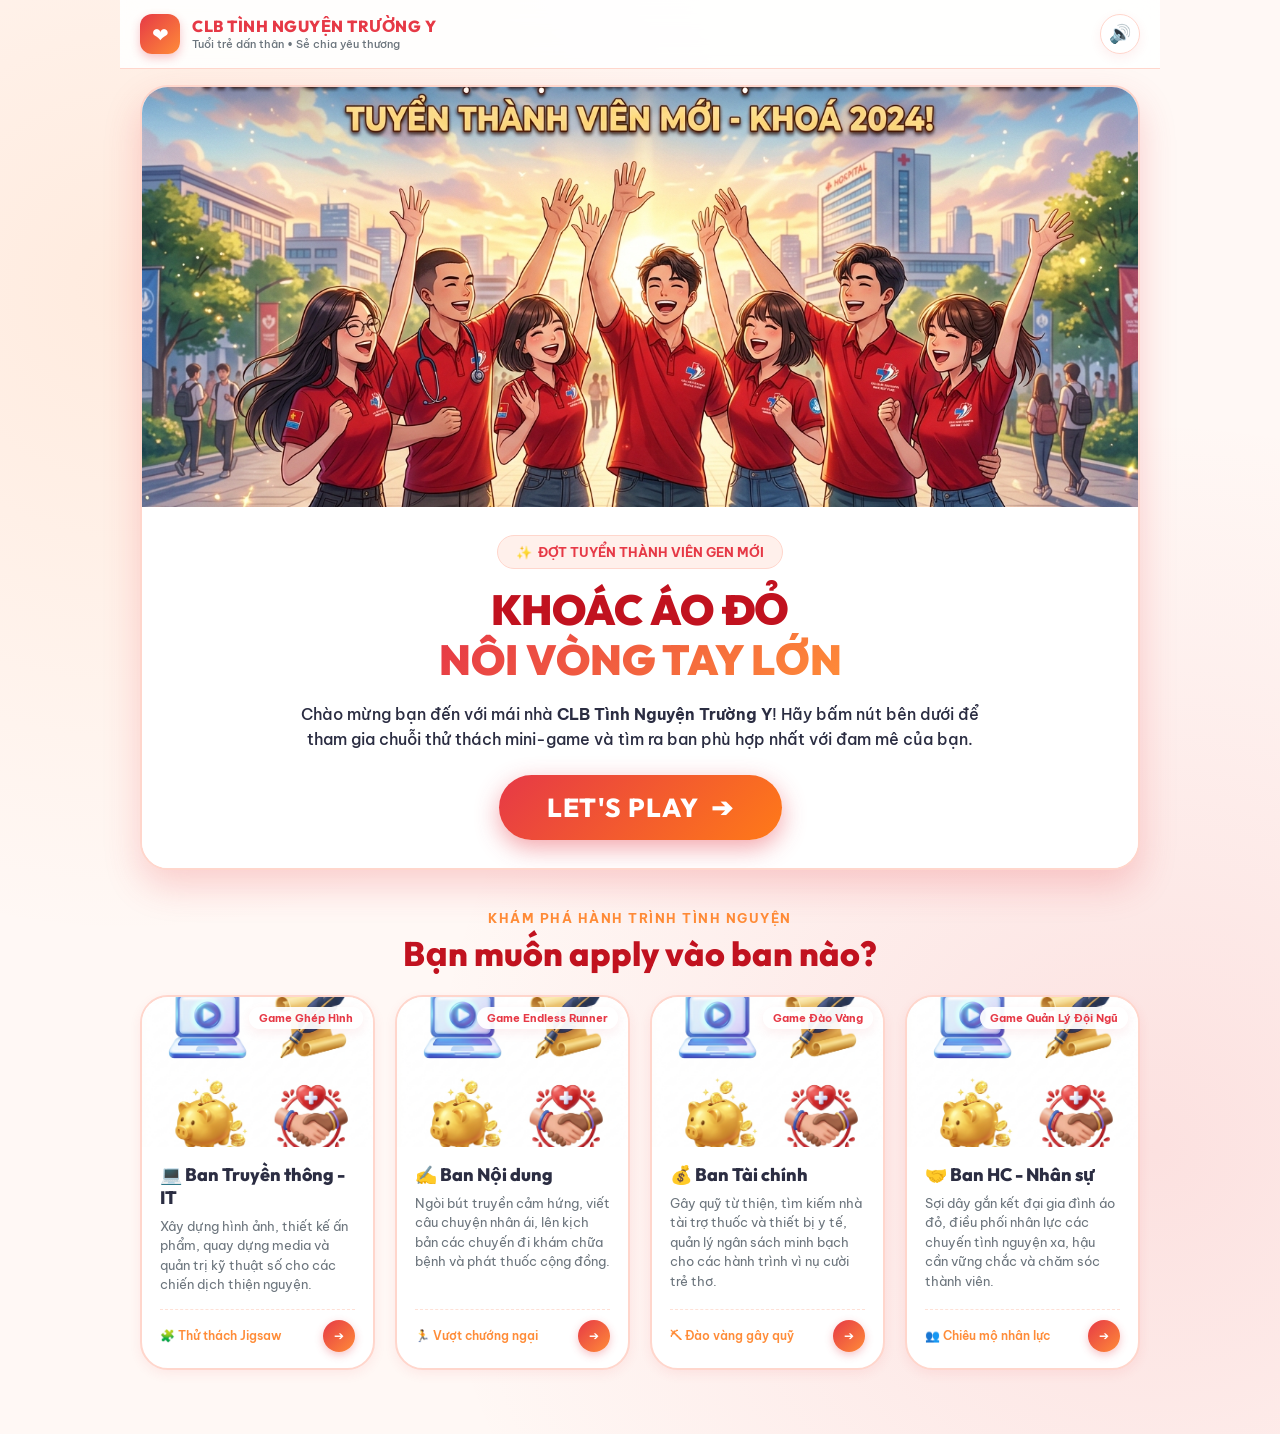
==== index.html @ ee44206b "feat: Hoàn thành web mini-game tuyển thành viên CLB Tình Nguyện Trường Y" ====
<!DOCTYPE html>
<html lang="vi">
<head>
  <meta charset="UTF-8" />
  <meta name="viewport" content="width=device-width, initial-scale=1.0, maximum-scale=1.0, user-scalable=no" />
  <title>Tuyển Thành Viên - CLB Tình Nguyện Trường Y</title>
  <meta name="description" content="Trải nghiệm và khám phá 4 ban chuyên môn của CLB Tình Nguyện Trường Y qua các mini-game thú vị." />

  <!-- Google Fonts: Be Vietnam Pro & Outfit -->
  <link rel="preconnect" href="https://fonts.googleapis.com" />
  <link rel="preconnect" href="https://fonts.gstatic.com" crossorigin />
  <link href="https://fonts.googleapis.com/css2?family=Be+Vietnam+Pro:ital,wght@0,400;0,500;0,600;0,700;0,800;1,400&family=Outfit:wght@600;700;800;900&display=swap" rel="stylesheet" />

  <!-- Stylesheet chung -->
  <link rel="stylesheet" href="css/style.css" />

  <style>
    /* CSS Riêng cho Trang chủ index.html */
    .hero-container {
      margin: 16px 20px;
      border-radius: var(--radius-lg);
      overflow: hidden;
      box-shadow: var(--shadow-lg);
      background: white;
      border: 2px solid var(--border-color);
      display: flex;
      flex-direction: column;
      position: relative;
    }

    .hero-banner-wrap {
      width: 100%;
      height: clamp(240px, 40vw, 420px);
      position: relative;
      overflow: hidden;
      background: #ffebe5;
    }

    .hero-banner-img {
      width: 100%;
      height: 100%;
      object-fit: cover;
      transition: transform 0.6s ease;
    }

    .hero-container:hover .hero-banner-img {
      transform: scale(1.02);
    }

    .hero-content {
      padding: 28px 24px;
      display: flex;
      flex-direction: column;
      align-items: center;
      text-align: center;
      gap: 16px;
      background: white;
    }

    .hero-tag {
      display: inline-flex;
      align-items: center;
      gap: 6px;
      padding: 8px 18px;
      border-radius: var(--radius-full);
      background: #fff0eb;
      border: 1.5px solid var(--border-color);
      color: var(--primary);
      font-weight: 700;
      font-size: 13px;
    }

    .hero-title {
      font-family: var(--font-title);
      font-size: clamp(26px, 4.5vw, 42px);
      font-weight: 900;
      color: var(--primary-dark);
      line-height: 1.2;
      text-transform: uppercase;
    }

    .hero-desc {
      font-size: clamp(14px, 2vw, 16px);
      color: var(--text-main);
      max-width: 680px;
      line-height: 1.6;
      font-weight: 500;
    }

    .btn-lets-play {
      font-family: var(--font-title);
      font-size: clamp(20px, 3.5vw, 26px);
      font-weight: 800;
      padding: 16px 48px;
      border-radius: var(--radius-full);
      border: none;
      color: white;
      background: linear-gradient(135deg, #e63946, #ff7a18);
      box-shadow: 0 8px 24px rgba(230, 57, 70, 0.45);
      cursor: pointer;
      display: inline-flex;
      align-items: center;
      gap: 12px;
      transition: var(--transition);
      letter-spacing: 1px;
      position: relative;
      overflow: hidden;
      animation: pulsePlay 2.2s infinite ease-in-out;
      text-decoration: none;
      margin-top: 6px;
    }

    .btn-lets-play:hover {
      transform: translateY(-4px) scale(1.04);
      box-shadow: 0 14px 32px rgba(230, 57, 70, 0.6);
      background: linear-gradient(135deg, #ff4d5a, #ff8c38);
    }

    @keyframes pulsePlay {
      0%, 100% { box-shadow: 0 8px 24px rgba(230, 57, 70, 0.45); }
      50% { box-shadow: 0 12px 36px rgba(230, 57, 70, 0.7); transform: scale(1.02); }
    }

    /* Phần Chọn Ban */
    .section-select {
      padding: 24px 20px 40px;
      display: flex;
      flex-direction: column;
      gap: 20px;
    }

    .section-header {
      text-align: center;
    }

    .section-subtitle {
      font-size: 13px;
      font-weight: 700;
      color: var(--accent);
      text-transform: uppercase;
      letter-spacing: 1.5px;
      margin-bottom: 6px;
    }

    .section-title {
      font-family: var(--font-title);
      font-size: clamp(24px, 4vw, 34px);
      font-weight: 800;
      color: var(--primary-dark);
    }

    .departments-grid {
      display: grid;
      grid-template-columns: repeat(auto-fit, minmax(230px, 1fr));
      gap: 20px;
      width: 100%;
    }

    .dept-card {
      background: white;
      border-radius: var(--radius-lg);
      border: 2px solid var(--border-color);
      overflow: hidden;
      cursor: pointer;
      display: flex;
      flex-direction: column;
      box-shadow: var(--shadow-sm);
      transition: var(--transition);
      position: relative;
    }

    .dept-card:hover {
      transform: translateY(-8px);
      border-color: var(--primary);
      box-shadow: var(--shadow-lg);
    }

    .dept-card-media {
      height: 150px;
      width: 100%;
      position: relative;
      overflow: hidden;
      background: #fff3ee;
      display: flex;
      align-items: center;
      justify-content: center;
    }

    .dept-card-media img {
      width: 100%;
      height: 100%;
      object-fit: cover;
      transition: transform 0.5s ease;
    }

    .dept-card:hover .dept-card-media img {
      transform: scale(1.08);
    }

    .dept-card-badge {
      position: absolute;
      top: 10px;
      right: 10px;
      background: rgba(255, 255, 255, 0.94);
      padding: 4px 10px;
      border-radius: var(--radius-full);
      font-size: 11px;
      font-weight: 700;
      color: var(--primary);
      box-shadow: var(--shadow-sm);
    }

    .dept-card-content {
      padding: 16px 18px;
      display: flex;
      flex-direction: column;
      gap: 8px;
      flex: 1;
    }

    .dept-name {
      font-family: var(--font-title);
      font-size: 18px;
      font-weight: 800;
      color: var(--text-main);
      display: flex;
      align-items: center;
      gap: 8px;
    }

    .dept-card:hover .dept-name {
      color: var(--primary);
    }

    .dept-desc {
      font-size: 13px;
      color: var(--text-muted);
      line-height: 1.5;
      flex: 1;
    }

    .dept-footer {
      display: flex;
      justify-content: space-between;
      align-items: center;
      padding-top: 10px;
      border-top: 1px dashed #ffe0d6;
      margin-top: 6px;
    }

    .dept-game-name {
      font-size: 12px;
      font-weight: 600;
      color: var(--accent);
      display: flex;
      align-items: center;
      gap: 4px;
    }

    .dept-play-btn {
      width: 32px;
      height: 32px;
      border-radius: var(--radius-full);
      background: linear-gradient(135deg, var(--primary), var(--accent));
      color: white;
      display: flex;
      align-items: center;
      justify-content: center;
      font-size: 12px;
      box-shadow: 0 3px 8px rgba(230, 57, 70, 0.3);
      transition: var(--transition);
    }

    .dept-card:hover .dept-play-btn {
      transform: scale(1.15) rotate(5deg);
    }

    /* Modal Giới thiệu Ban */
    .intro-modal-media {
      width: 100%;
      height: 170px;
      border-radius: var(--radius-md);
      overflow: hidden;
      background: #fff0eb;
      margin-bottom: 10px;
    }

    .intro-modal-media img {
      width: 100%;
      height: 100%;
      object-fit: cover;
    }

    .intro-guide-box {
      background: #fff8f5;
      border-left: 4px solid var(--primary);
      padding: 10px 14px;
      border-radius: 6px;
      font-size: 13px;
      text-align: left;
      line-height: 1.5;
    }
  </style>
</head>
<body>

  <div id="app-container">
    <!-- TOP BAR -->
    <header class="top-bar">
      <a href="index.html" class="club-brand" title="Về trang chủ">
        <div class="club-logo-badge">❤</div>
        <div class="club-title-wrap">
          <h1 id="brand-name">CLB TÌNH NGUYỆN TRƯỜNG Y</h1>
          <p id="brand-slogan">Tuổi trẻ dấn thân • Sẻ chia yêu thương</p>
        </div>
      </a>

      <div class="top-actions">
        <button class="btn-icon" id="btn-sound-toggle" title="Bật/Tắt âm thanh" aria-label="Âm thanh">
          <span id="sound-icon">🔊</span>
        </button>
      </div>
    </header>

    <!-- MÀN 1: TRANG CHỦ -->
    <section class="hero-container" id="section-home">
      <div class="hero-banner-wrap">
        <img id="home-banner-img" class="hero-banner-img" src="assets/hero-banner.jpg" alt="CLB Tình Nguyện Trường Y Tuyển Thành Viên" />
      </div>

      <div class="hero-content">
        <div class="hero-tag">
          <span>✨</span> ĐỢT TUYỂN THÀNH VIÊN GEN MỚI
        </div>

        <h2 class="hero-title" id="home-title">
          KHOÁC ÁO ĐỎ<br />
          <span style="background: linear-gradient(135deg, var(--primary), var(--accent)); -webkit-background-clip: text; -webkit-text-fill-color: transparent;">
            NỐI VÒNG TAY LỚN
          </span>
        </h2>

        <p class="hero-desc" id="home-desc">
          Chào mừng bạn đến với mái nhà <strong>CLB Tình Nguyện Trường Y</strong>! 
          Hãy bấm nút bên dưới để tham gia chuỗi thử thách mini-game và tìm ra ban phù hợp nhất với đam mê của bạn.
        </p>

        <!-- Nút LET'S PLAY bắt buộc giữ nguyên tiếng Anh -->
        <a href="#section-select" id="btn-lets-play" class="btn-lets-play">
          <span>LET'S PLAY</span>
          <span>➔</span>
        </a>
      </div>
    </section>

    <!-- MÀN 2: CHỌN BAN -->
    <section class="section-select" id="section-select">
      <div class="section-header">
        <div class="section-subtitle">Khám phá hành trình tình nguyện</div>
        <h2 class="section-title">Bạn muốn apply vào ban nào?</h2>
      </div>

      <div class="departments-grid">
        <!-- 1. Ban Truyền thông - IT -->
        <article class="dept-card" data-dept="1">
          <div class="dept-card-media">
            <img src="assets/dept-icons.jpg" alt="Ban Truyền thông - IT" />
            <span class="dept-card-badge">Game Ghép Hình</span>
          </div>
          <div class="dept-card-content">
            <h3 class="dept-name">💻 Ban Truyền thông - IT</h3>
            <p class="dept-desc">Xây dựng hình ảnh, thiết kế ấn phẩm, quay dựng media và quản trị kỹ thuật số cho các chiến dịch thiện nguyện.</p>
            <div class="dept-footer">
              <span class="dept-game-name">🧩 Thử thách Jigsaw</span>
              <div class="dept-play-btn">➔</div>
            </div>
          </div>
        </article>

        <!-- 2. Ban Nội dung -->
        <article class="dept-card" data-dept="2">
          <div class="dept-card-media">
            <img src="assets/dept-icons.jpg" alt="Ban Nội dung" />
            <span class="dept-card-badge">Game Endless Runner</span>
          </div>
          <div class="dept-card-content">
            <h3 class="dept-name">✍️ Ban Nội dung</h3>
            <p class="dept-desc">Ngòi bút truyền cảm hứng, viết câu chuyện nhân ái, lên kịch bản các chuyến đi khám chữa bệnh và phát thuốc cộng đồng.</p>
            <div class="dept-footer">
              <span class="dept-game-name">🏃 Vượt chướng ngại</span>
              <div class="dept-play-btn">➔</div>
            </div>
          </div>
        </article>

        <!-- 3. Ban Tài chính -->
        <article class="dept-card" data-dept="3">
          <div class="dept-card-media">
            <img src="assets/dept-icons.jpg" alt="Ban Tài chính" />
            <span class="dept-card-badge">Game Đào Vàng</span>
          </div>
          <div class="dept-card-content">
            <h3 class="dept-name">💰 Ban Tài chính</h3>
            <p class="dept-desc">Gây quỹ từ thiện, tìm kiếm nhà tài trợ thuốc và thiết bị y tế, quản lý ngân sách minh bạch cho các hành trình vì nụ cười trẻ thơ.</p>
            <div class="dept-footer">
              <span class="dept-game-name">⛏ Đào vàng gây quỹ</span>
              <div class="dept-play-btn">➔</div>
            </div>
          </div>
        </article>

        <!-- 4. Ban Hành chính - Nhân sự -->
        <article class="dept-card" data-dept="4">
          <div class="dept-card-media">
            <img src="assets/dept-icons.jpg" alt="Ban Hành chính - Nhân sự" />
            <span class="dept-card-badge">Game Quản Lý Đội Ngũ</span>
          </div>
          <div class="dept-card-content">
            <h3 class="dept-name">🤝 Ban HC - Nhân sự</h3>
            <p class="dept-desc">Sợi dây gắn kết đại gia đình áo đỏ, điều phối nhân lực các chuyến tình nguyện xa, hậu cần vững chắc và chăm sóc thành viên.</p>
            <div class="dept-footer">
              <span class="dept-game-name">👥 Chiêu mộ nhân lực</span>
              <div class="dept-play-btn">➔</div>
            </div>
          </div>
        </article>
      </div>
    </section>
  </div>

  <!-- MODAL GIỚI THIỆU BAN (POPUP TRƯỚC KHI VÀO GAME) -->
  <div id="dept-intro-modal" class="modal-backdrop">
    <div class="modal-card">
      <div class="intro-modal-media">
        <img id="modal-dept-img" src="assets/volunteer.jpg" alt="Giới thiệu ban" />
      </div>

      <h3 class="modal-title" id="modal-dept-name">Tên Ban</h3>
      <p class="modal-message" id="modal-dept-mission">Sứ mệnh của ban...</p>

      <div class="intro-guide-box">
        <strong>🎮 Thử thách:</strong> <span id="modal-dept-guide">Hướng dẫn chơi...</span>
      </div>

      <div class="modal-buttons">
        <button id="btn-close-modal" class="btn-secondary">Đóng</button>
        <a id="btn-launch-game" href="#" class="btn-primary">
          <span id="modal-dept-btn-label">Chơi ngay</span> ➔
        </a>
      </div>
    </div>
  </div>

  <!-- Scripts -->
  <script src="js/config.js"></script>
  <script src="js/audio.js"></script>
  <script src="js/bg-remover.js"></script>

  <script>
    // Khởi tạo trang chủ
    window.addEventListener('DOMContentLoaded', () => {
      // 1. Cập nhật thông tin từ config
      if (window.CLUB_CONFIG) {
        document.getElementById('brand-name').textContent = CLUB_CONFIG.name;
        document.getElementById('brand-slogan').textContent = CLUB_CONFIG.slogan;
      }

      // 2. Click Let's play cuộn mượt xuống Màn 2
      const playBtn = document.getElementById('btn-lets-play');
      playBtn.addEventListener('click', (e) => {
        e.preventDefault();
        window.sound.playClick();
        document.getElementById('section-select').scrollIntoView({ behavior: 'smooth' });
      });

      // 3. Modal Giới thiệu Ban
      const modal = document.getElementById('dept-intro-modal');
      const modalName = document.getElementById('modal-dept-name');
      const modalMission = document.getElementById('modal-dept-mission');
      const modalGuide = document.getElementById('modal-dept-guide');
      const modalImg = document.getElementById('modal-dept-img');
      const modalBtnLabel = document.getElementById('modal-dept-btn-label');
      const launchBtn = document.getElementById('btn-launch-game');
      const closeBtn = document.getElementById('btn-close-modal');

      document.querySelectorAll('.dept-card').forEach(card => {
        card.addEventListener('click', () => {
          window.sound.playClick();
          const deptId = parseInt(card.dataset.dept, 10);
          const dept = window.DEPARTMENTS_DATA[deptId];
          if (!dept) return;

          modalName.textContent = `${dept.icon} ${dept.name}`;
          modalMission.textContent = dept.mission;
          modalGuide.textContent = dept.guide;
          modalBtnLabel.textContent = dept.btnLabel;
          launchBtn.href = dept.file;

          // Đổi ảnh minh họa tùy ban
          if (deptId === 1) modalImg.src = "assets/volunteer.jpg";
          else if (deptId === 2) modalImg.src = "assets/candidate.jpg";
          else if (deptId === 3) modalImg.src = "assets/miner.jpg";
          else if (deptId === 4) modalImg.src = "assets/volunteer.jpg";

          modal.classList.add('active');
        });
      });

      closeBtn.addEventListener('click', () => {
        window.sound.playClick();
        modal.classList.remove('active');
      });

      launchBtn.addEventListener('click', () => {
        window.sound.playClick();
      });

      // Click ra ngoài modal để đóng
      modal.addEventListener('click', (e) => {
        if (e.target === modal) {
          modal.classList.remove('active');
        }
      });
    });
  </script>
</body>
</html>
---- css/style.css ----
/* ==========================================================================
   HỆ THỐNG GIAO DIỆN CHUNG CHO TOÀN BỘ WEB MINI-GAME
   Phong cách: Gen Z năng động, tươi vui, Đỏ tình nguyện & Cam nhiệt huyết
   ========================================================================== */

:root {
  --primary: #e63946;         /* Đỏ áo tình nguyện trường y */
  --primary-dark: #c1121f;    /* Đỏ thẫm viền / bóng */
  --primary-light: #ff6b6b;   /* Đỏ tươi highlight */
  --accent: #ff8c38;          /* Cam nhiệt huyết Gen Z */
  --accent-yellow: #ffb703;   /* Vàng nắng năng động */
  --bg-main: #fff8f5;         /* Nền ấm sáng sạch sẽ */
  --bg-card: rgba(255, 255, 255, 0.95);
  --bg-glass: rgba(255, 255, 255, 0.88);
  --text-main: #2b2d42;       /* Chữ xám đen đậm tương phản cao */
  --text-muted: #6c757d;      /* Chữ phụ */
  --border-color: #ffd6cc;    /* Viền cam phấn nhẹ */
  --shadow-sm: 0 4px 12px rgba(230, 57, 70, 0.08);
  --shadow-md: 0 8px 24px rgba(230, 57, 70, 0.15);
  --shadow-lg: 0 16px 36px rgba(230, 57, 70, 0.22);
  --radius-sm: 12px;
  --radius-md: 20px;
  --radius-lg: 28px;
  --radius-full: 9999px;
  --font-body: 'Be Vietnam Pro', sans-serif;
  --font-title: 'Outfit', 'Be Vietnam Pro', sans-serif;
  --transition: all 0.3s cubic-bezier(0.25, 0.8, 0.25, 1);
}

* {
  box-sizing: border-box;
  margin: 0;
  padding: 0;
  -webkit-tap-highlight-color: transparent;
  user-select: none;
}

body {
  font-family: var(--font-body);
  background: var(--bg-main);
  color: var(--text-main);
  min-height: 100vh;
  overflow-x: hidden;
  position: relative;
  background-image: 
    radial-gradient(circle at 10% 20%, rgba(255, 140, 56, 0.12) 0%, transparent 40%),
    radial-gradient(circle at 90% 80%, rgba(230, 57, 70, 0.12) 0%, transparent 45%);
}

#app-container {
  width: 100%;
  max-width: 1040px;
  margin: 0 auto;
  min-height: 100vh;
  display: flex;
  flex-direction: column;
  position: relative;
  padding-bottom: 24px;
}

/* ==========================================================================
   TOP BAR CHUNG
   ========================================================================== */
.top-bar {
  display: flex;
  justify-content: space-between;
  align-items: center;
  padding: 14px 20px;
  background: var(--bg-glass);
  backdrop-filter: blur(12px);
  -webkit-backdrop-filter: blur(12px);
  border-bottom: 1.5px solid var(--border-color);
  position: sticky;
  top: 0;
  z-index: 100;
  transition: var(--transition);
}

.club-brand {
  display: flex;
  align-items: center;
  gap: 12px;
  cursor: pointer;
  text-decoration: none;
}

.club-logo-badge {
  width: 40px;
  height: 40px;
  background: linear-gradient(135deg, var(--primary), var(--accent));
  border-radius: 12px;
  display: flex;
  align-items: center;
  justify-content: center;
  color: white;
  font-size: 20px;
  box-shadow: 0 4px 10px rgba(230, 57, 70, 0.3);
}

.club-title-wrap h1 {
  font-family: var(--font-title);
  font-size: 16px;
  font-weight: 800;
  color: var(--primary);
  line-height: 1.2;
  letter-spacing: 0.5px;
}

.club-title-wrap p {
  font-size: 11px;
  font-weight: 500;
  color: var(--text-muted);
}

.top-actions {
  display: flex;
  align-items: center;
  gap: 10px;
}

.btn-icon {
  width: 40px;
  height: 40px;
  border-radius: var(--radius-full);
  background: white;
  border: 1.5px solid var(--border-color);
  display: flex;
  align-items: center;
  justify-content: center;
  cursor: pointer;
  font-size: 18px;
  color: var(--text-main);
  box-shadow: var(--shadow-sm);
  transition: var(--transition);
  text-decoration: none;
}

.btn-icon:hover {
  transform: translateY(-2px) scale(1.05);
  border-color: var(--primary);
  box-shadow: var(--shadow-md);
}

/* ==========================================================================
   BUTTONS CHUNG
   ========================================================================== */
.btn-primary {
  padding: 14px 28px;
  background: linear-gradient(135deg, var(--primary), var(--accent));
  color: white;
  font-family: var(--font-title);
  font-size: 16px;
  font-weight: 700;
  border: none;
  border-radius: var(--radius-full);
  cursor: pointer;
  box-shadow: var(--shadow-md);
  transition: var(--transition);
  display: inline-flex;
  align-items: center;
  justify-content: center;
  gap: 8px;
  text-decoration: none;
}

.btn-primary:hover {
  transform: translateY(-2px);
  box-shadow: var(--shadow-lg);
  background: linear-gradient(135deg, #ff4d5a, #ff8c38);
}

.btn-secondary {
  padding: 13px 24px;
  background: white;
  border: 2px solid var(--border-color);
  color: var(--text-main);
  font-family: var(--font-title);
  font-size: 15px;
  font-weight: 700;
  border-radius: var(--radius-full);
  cursor: pointer;
  transition: var(--transition);
  text-decoration: none;
  display: inline-flex;
  align-items: center;
  justify-content: center;
  gap: 6px;
}

.btn-secondary:hover {
  border-color: var(--primary);
  color: var(--primary);
  transform: translateY(-2px);
  box-shadow: var(--shadow-sm);
}

.btn-group-dual {
  display: flex;
  gap: 12px;
  width: 100%;
}

.btn-group-dual > * {
  flex: 1;
}

/* ==========================================================================
   GAME ARENA & CANVAS LAYOUT
   ========================================================================== */
.game-arena {
  width: 100%;
  max-width: 860px;
  margin: 16px auto;
  background: white;
  border-radius: var(--radius-lg);
  border: 2px solid var(--border-color);
  box-shadow: var(--shadow-md);
  padding: 18px;
  display: flex;
  flex-direction: column;
  gap: 14px;
}

.game-hud {
  display: flex;
  justify-content: space-between;
  align-items: center;
  flex-wrap: wrap;
  gap: 10px;
  padding: 12px 18px;
  background: #fff5f2;
  border-radius: var(--radius-md);
  border: 1px solid var(--border-color);
}

.hud-title {
  font-family: var(--font-title);
  font-size: 17px;
  font-weight: 800;
  color: var(--primary-dark);
  display: flex;
  align-items: center;
  gap: 8px;
}

.hud-stats {
  display: flex;
  align-items: center;
  gap: 10px;
  font-size: 14px;
  font-weight: 700;
  flex-wrap: wrap;
}

.hud-pill {
  background: white;
  padding: 5px 14px;
  border-radius: var(--radius-full);
  border: 1px solid var(--border-color);
  color: var(--primary);
  box-shadow: var(--shadow-sm);
  display: flex;
  align-items: center;
  gap: 6px;
}

.canvas-wrapper {
  position: relative;
  width: 100%;
  border-radius: var(--radius-md);
  overflow: hidden;
  background: #fdfaf8;
  border: 1.5px solid var(--border-color);
  display: flex;
  justify-content: center;
  align-items: center;
  touch-action: none;
}

canvas {
  display: block;
  width: 100%;
  max-width: 100%;
  object-fit: contain;
}

/* Nút cảm ứng di động */
.mobile-controls-row {
  display: none;
  justify-content: center;
  gap: 12px;
  margin-top: 6px;
}

@media (hover: none), (pointer: coarse) {
  .mobile-controls-row {
    display: flex;
  }
}

.btn-mobile-ctrl {
  flex: 1;
  max-width: 180px;
  padding: 13px;
  border-radius: var(--radius-full);
  background: white;
  border: 2px solid var(--border-color);
  color: var(--primary-dark);
  font-weight: 800;
  font-size: 15px;
  cursor: pointer;
  display: flex;
  align-items: center;
  justify-content: center;
  gap: 6px;
  box-shadow: var(--shadow-sm);
}

.btn-mobile-ctrl:active {
  background: var(--primary);
  color: white;
  transform: scale(0.96);
}

/* ==========================================================================
   MODAL POPUP DÙNG CHUNG
   ========================================================================== */
.modal-backdrop {
  position: fixed;
  top: 0;
  left: 0;
  width: 100%;
  height: 100%;
  background: rgba(43, 45, 66, 0.65);
  backdrop-filter: blur(6px);
  display: none;
  align-items: center;
  justify-content: center;
  z-index: 999;
  padding: 20px;
  opacity: 0;
  transition: opacity 0.3s ease;
}

.modal-backdrop.active {
  display: flex;
  opacity: 1;
}

.modal-card {
  background: white;
  border-radius: var(--radius-lg);
  border: 3px solid var(--border-color);
  max-width: 460px;
  width: 100%;
  padding: 30px 24px;
  text-align: center;
  box-shadow: var(--shadow-lg);
  display: flex;
  flex-direction: column;
  align-items: center;
  gap: 16px;
  transform: scale(0.9);
  transition: transform 0.3s cubic-bezier(0.34, 1.56, 0.64, 1);
}

.modal-backdrop.active .modal-card {
  transform: scale(1);
}

.modal-icon {
  width: 72px;
  height: 72px;
  border-radius: var(--radius-full);
  background: #ffebe5;
  display: flex;
  align-items: center;
  justify-content: center;
  font-size: 36px;
  box-shadow: var(--shadow-sm);
}

.modal-title {
  font-family: var(--font-title);
  font-size: 24px;
  font-weight: 800;
  color: var(--primary-dark);
}

.modal-message {
  font-size: 15px;
  color: var(--text-main);
  line-height: 1.6;
}

.modal-stat-box {
  width: 100%;
  background: #fff5f2;
  border-radius: var(--radius-md);
  padding: 12px;
  border: 1px dashed var(--primary-light);
  display: flex;
  flex-direction: column;
  gap: 6px;
  font-size: 14.5px;
  font-weight: 700;
  color: var(--primary);
}

.modal-buttons {
  display: flex;
  gap: 10px;
  width: 100%;
  margin-top: 8px;
}

.modal-buttons > * {
  flex: 1;
}
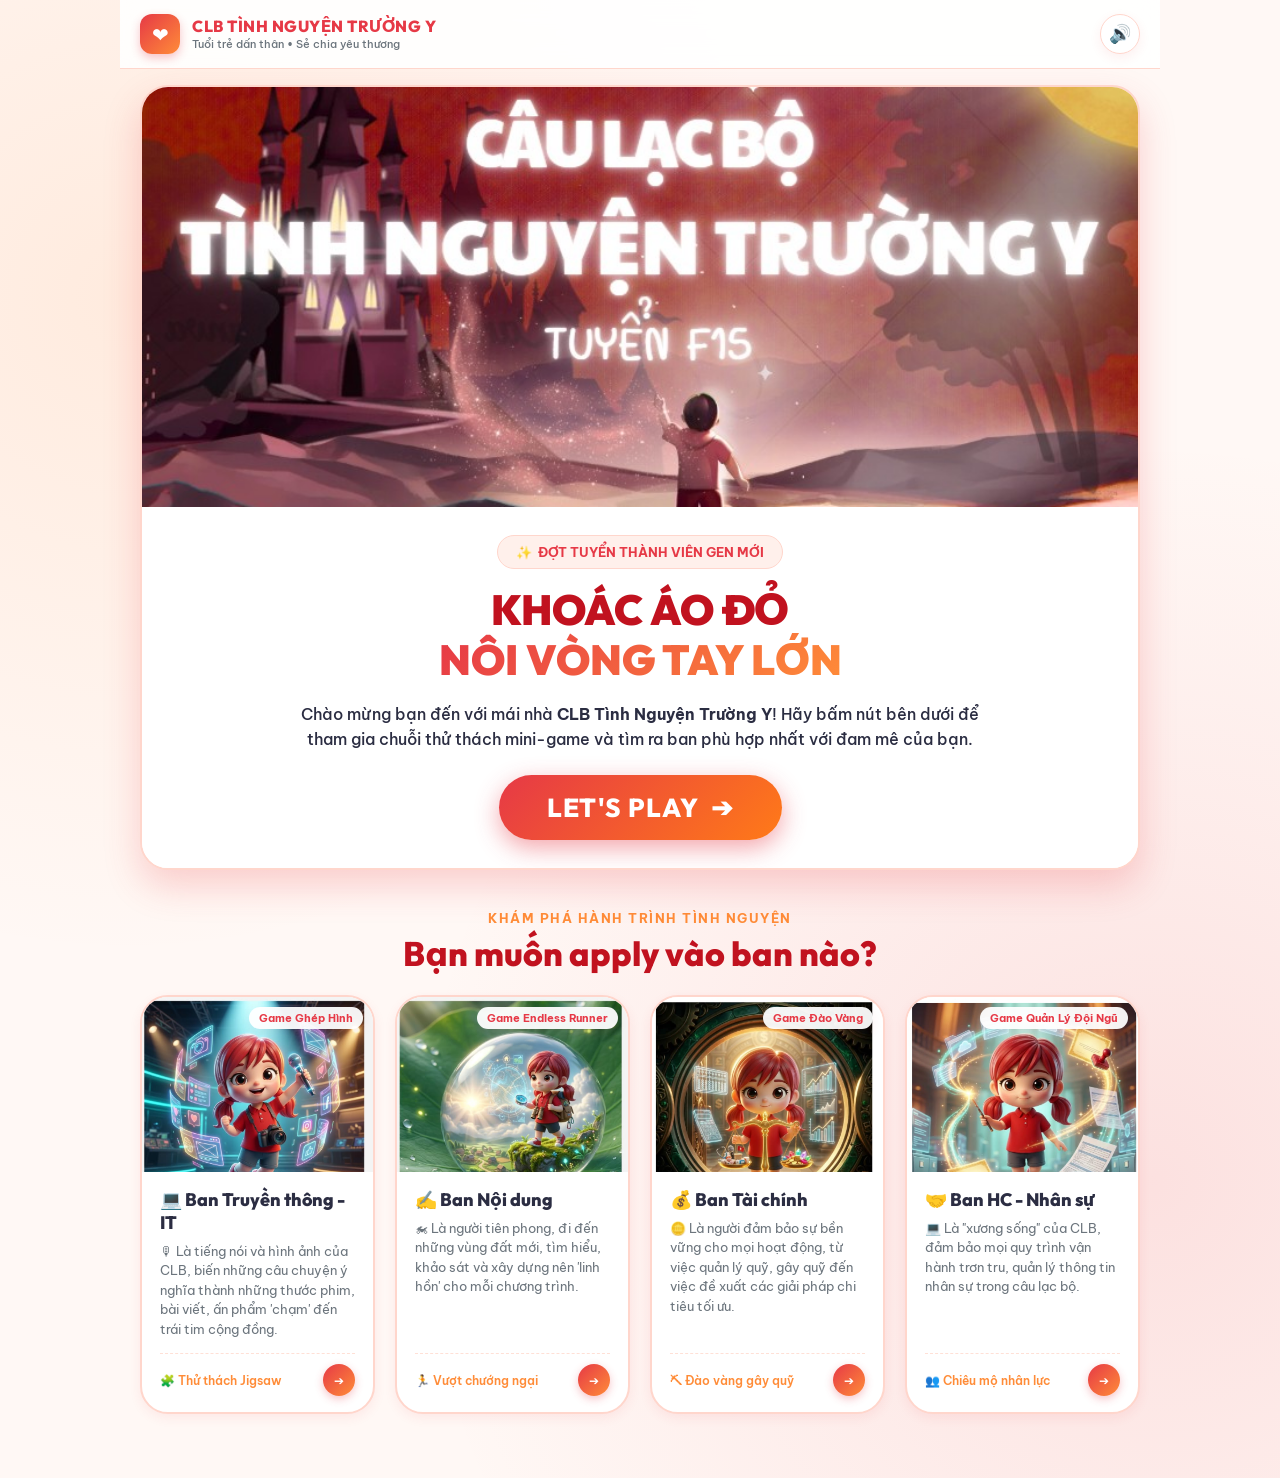
==== commit 83ccc2d6: "feat: Cáº­p nháº­t hÃ¬nh áº£nh vÃ  thÃ´ng tin riÃªng cho 4 ban chuyÃªn mÃ´n" ====
--- a/index.html
+++ b/index.html
@@ -176,7 +176,7 @@
     }
 
     .dept-card-media {
-      height: 150px;
+      height: 175px;
       width: 100%;
       position: relative;
       overflow: hidden;
@@ -190,6 +190,7 @@
       width: 100%;
       height: 100%;
       object-fit: cover;
+      object-position: top center;
       transition: transform 0.5s ease;
     }
 
@@ -289,6 +290,7 @@
       width: 100%;
       height: 100%;
       object-fit: cover;
+      object-position: top center;
     }
 
     .intro-guide-box {
@@ -364,12 +366,12 @@
         <!-- 1. Ban Truyền thông - IT -->
         <article class="dept-card" data-dept="1">
           <div class="dept-card-media">
-            <img src="assets/dept-icons.jpg" alt="Ban Truyền thông - IT" />
+            <img src="assets/dept-it-art.png" alt="Ban Truyền thông - IT" />
             <span class="dept-card-badge">Game Ghép Hình</span>
           </div>
           <div class="dept-card-content">
             <h3 class="dept-name">💻 Ban Truyền thông - IT</h3>
-            <p class="dept-desc">Xây dựng hình ảnh, thiết kế ấn phẩm, quay dựng media và quản trị kỹ thuật số cho các chiến dịch thiện nguyện.</p>
+            <p class="dept-desc">🎙 Là tiếng nói và hình ảnh của CLB, biến những câu chuyện ý nghĩa thành những thước phim, bài viết, ấn phẩm 'chạm' đến trái tim cộng đồng.</p>
             <div class="dept-footer">
               <span class="dept-game-name">🧩 Thử thách Jigsaw</span>
               <div class="dept-play-btn">➔</div>
@@ -380,12 +382,12 @@
         <!-- 2. Ban Nội dung -->
         <article class="dept-card" data-dept="2">
           <div class="dept-card-media">
-            <img src="assets/dept-icons.jpg" alt="Ban Nội dung" />
+            <img src="assets/dept-noidung-art.png" alt="Ban Nội dung" />
             <span class="dept-card-badge">Game Endless Runner</span>
           </div>
           <div class="dept-card-content">
             <h3 class="dept-name">✍️ Ban Nội dung</h3>
-            <p class="dept-desc">Ngòi bút truyền cảm hứng, viết câu chuyện nhân ái, lên kịch bản các chuyến đi khám chữa bệnh và phát thuốc cộng đồng.</p>
+            <p class="dept-desc">🏍 Là người tiên phong, đi đến những vùng đất mới, tìm hiểu, khảo sát và xây dựng nên 'linh hồn' cho mỗi chương trình.</p>
             <div class="dept-footer">
               <span class="dept-game-name">🏃 Vượt chướng ngại</span>
               <div class="dept-play-btn">➔</div>
@@ -396,12 +398,12 @@
         <!-- 3. Ban Tài chính -->
         <article class="dept-card" data-dept="3">
           <div class="dept-card-media">
-            <img src="assets/dept-icons.jpg" alt="Ban Tài chính" />
+            <img src="assets/dept-taichinh-art.png" alt="Ban Tài chính" />
             <span class="dept-card-badge">Game Đào Vàng</span>
           </div>
           <div class="dept-card-content">
             <h3 class="dept-name">💰 Ban Tài chính</h3>
-            <p class="dept-desc">Gây quỹ từ thiện, tìm kiếm nhà tài trợ thuốc và thiết bị y tế, quản lý ngân sách minh bạch cho các hành trình vì nụ cười trẻ thơ.</p>
+            <p class="dept-desc">🪙 Là người đảm bảo sự bền vững cho mọi hoạt động, từ việc quản lý quỹ, gây quỹ đến việc đề xuất các giải pháp chi tiêu tối ưu.</p>
             <div class="dept-footer">
               <span class="dept-game-name">⛏ Đào vàng gây quỹ</span>
               <div class="dept-play-btn">➔</div>
@@ -412,12 +414,12 @@
         <!-- 4. Ban Hành chính - Nhân sự -->
         <article class="dept-card" data-dept="4">
           <div class="dept-card-media">
-            <img src="assets/dept-icons.jpg" alt="Ban Hành chính - Nhân sự" />
+            <img src="assets/dept-nhansu-art.png" alt="Ban Hành chính - Nhân sự" />
             <span class="dept-card-badge">Game Quản Lý Đội Ngũ</span>
           </div>
           <div class="dept-card-content">
             <h3 class="dept-name">🤝 Ban HC - Nhân sự</h3>
-            <p class="dept-desc">Sợi dây gắn kết đại gia đình áo đỏ, điều phối nhân lực các chuyến tình nguyện xa, hậu cần vững chắc và chăm sóc thành viên.</p>
+            <p class="dept-desc">💻 Là "xương sống" của CLB, đảm bảo mọi quy trình vận hành trơn tru, quản lý thông tin nhân sự trong câu lạc bộ.</p>
             <div class="dept-footer">
               <span class="dept-game-name">👥 Chiêu mộ nhân lực</span>
               <div class="dept-play-btn">➔</div>
@@ -497,10 +499,17 @@
           launchBtn.href = dept.file;
 
           // Đổi ảnh minh họa tùy ban
-          if (deptId === 1) modalImg.src = "assets/volunteer.jpg";
-          else if (deptId === 2) modalImg.src = "assets/candidate.jpg";
-          else if (deptId === 3) modalImg.src = "assets/miner.jpg";
-          else if (deptId === 4) modalImg.src = "assets/volunteer.jpg";
+          if (dept && dept.image) {
+            modalImg.src = dept.image;
+          } else if (deptId === 1) {
+            modalImg.src = "assets/dept-it-art.png";
+          } else if (deptId === 2) {
+            modalImg.src = "assets/dept-noidung-art.png";
+          } else if (deptId === 3) {
+            modalImg.src = "assets/dept-taichinh-art.png";
+          } else if (deptId === 4) {
+            modalImg.src = "assets/dept-nhansu-art.png";
+          }
 
           modal.classList.add('active');
         });
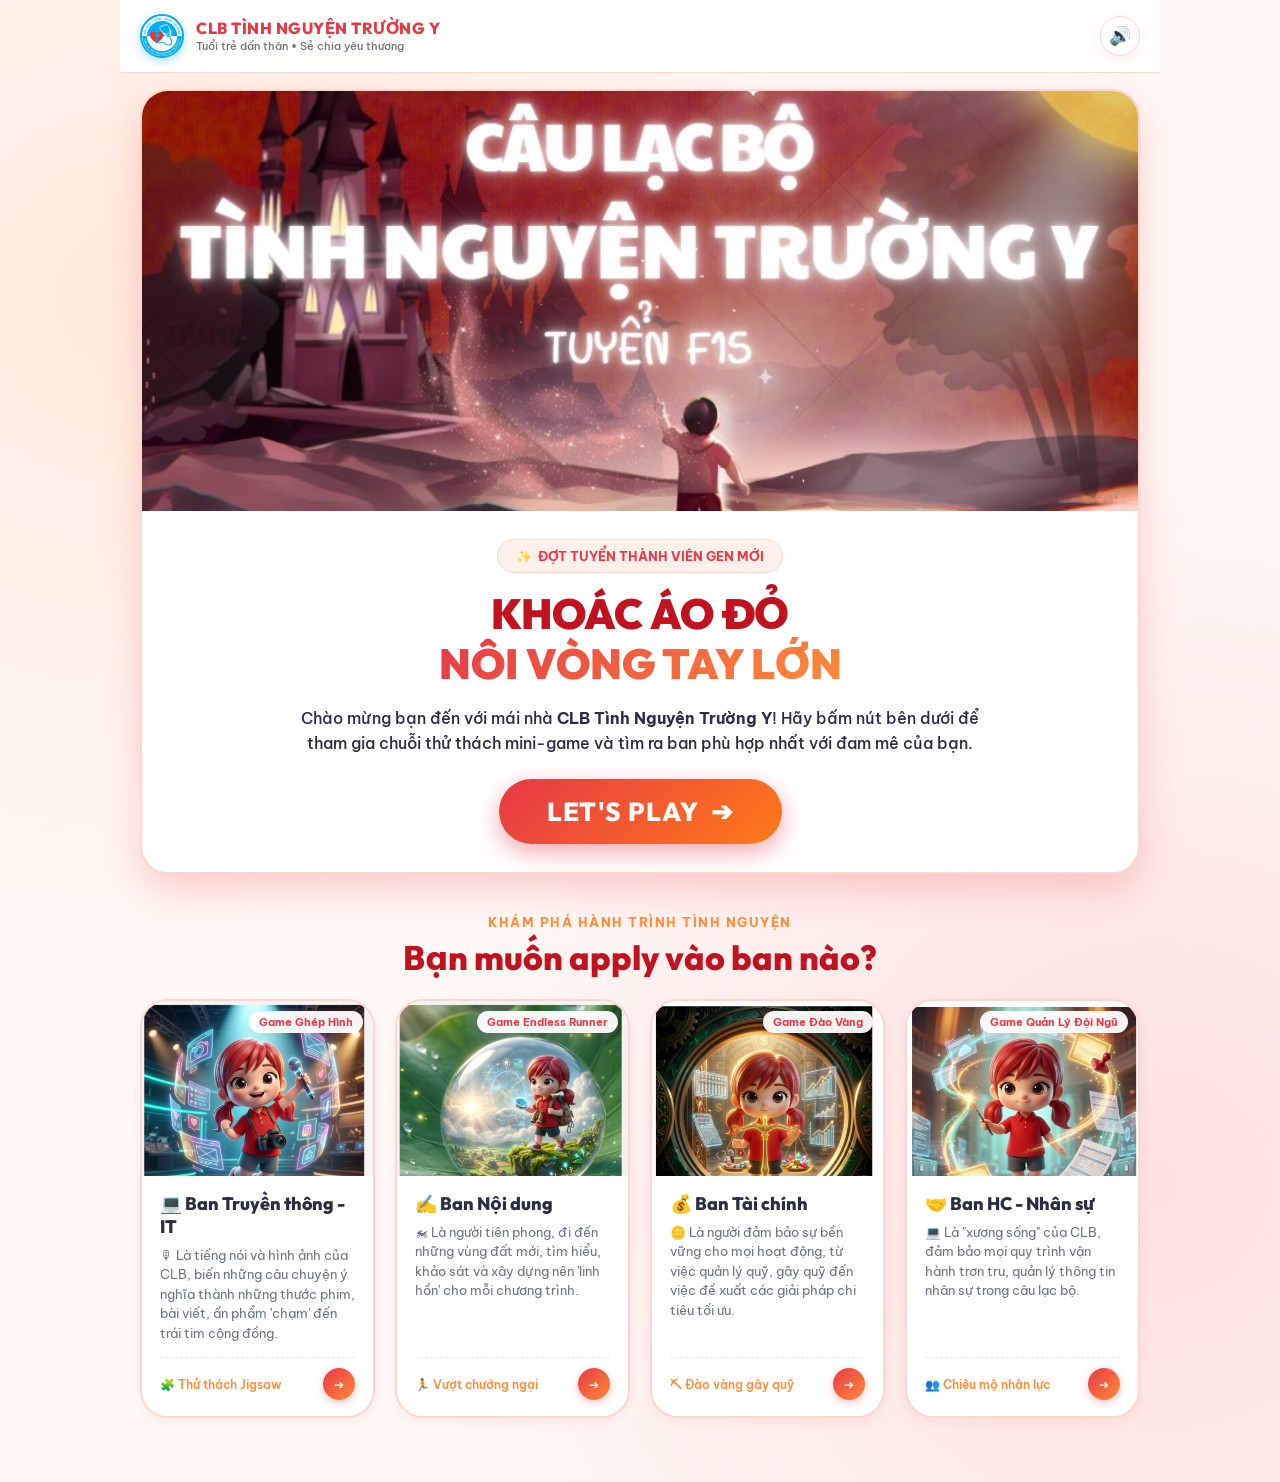
==== commit 0118afba: "feat: Cap nhat logo chinh thuc cua CLB Tinh Nguyen Truong Y thay the logo trai tim cu tren toan bo t" ====
--- a/index.html
+++ b/index.html
@@ -5,6 +5,7 @@
   <meta name="viewport" content="width=device-width, initial-scale=1.0, maximum-scale=1.0, user-scalable=no" />
   <title>Tuyển Thành Viên - CLB Tình Nguyện Trường Y</title>
   <meta name="description" content="Trải nghiệm và khám phá 4 ban chuyên môn của CLB Tình Nguyện Trường Y qua các mini-game thú vị." />
+  <link rel="icon" type="image/png" href="assets/club-logo.png" />
 
   <!-- Google Fonts: Be Vietnam Pro & Outfit -->
   <link rel="preconnect" href="https://fonts.googleapis.com" />
@@ -310,7 +311,7 @@
     <!-- TOP BAR -->
     <header class="top-bar">
       <a href="index.html" class="club-brand" title="Về trang chủ">
-        <div class="club-logo-badge">❤</div>
+        <div class="club-logo-badge"><img src="assets/club-logo.png" alt="Logo CLB Tình Nguyện Trường Y" /></div>
         <div class="club-title-wrap">
           <h1 id="brand-name">CLB TÌNH NGUYỆN TRƯỜNG Y</h1>
           <p id="brand-slogan">Tuổi trẻ dấn thân • Sẻ chia yêu thương</p>
--- a/css/style.css
+++ b/css/style.css
@@ -85,16 +85,30 @@
 }
 
 .club-logo-badge {
-  width: 40px;
-  height: 40px;
-  background: linear-gradient(135deg, var(--primary), var(--accent));
-  border-radius: 12px;
-  display: flex;
-  align-items: center;
-  justify-content: center;
-  color: white;
-  font-size: 20px;
-  box-shadow: 0 4px 10px rgba(230, 57, 70, 0.3);
+  width: 44px;
+  height: 44px;
+  border-radius: 50%;
+  overflow: hidden;
+  display: flex;
+  align-items: center;
+  justify-content: center;
+  background: #ffffff;
+  border: 2px solid #00adef;
+  box-shadow: 0 3px 10px rgba(0, 173, 239, 0.35);
+  flex-shrink: 0;
+  transition: var(--transition);
+}
+
+.club-brand:hover .club-logo-badge {
+  transform: scale(1.08) rotate(6deg);
+  box-shadow: 0 5px 15px rgba(0, 173, 239, 0.5);
+}
+
+.club-logo-badge img {
+  width: 100%;
+  height: 100%;
+  object-fit: cover;
+  display: block;
 }
 
 .club-title-wrap h1 {
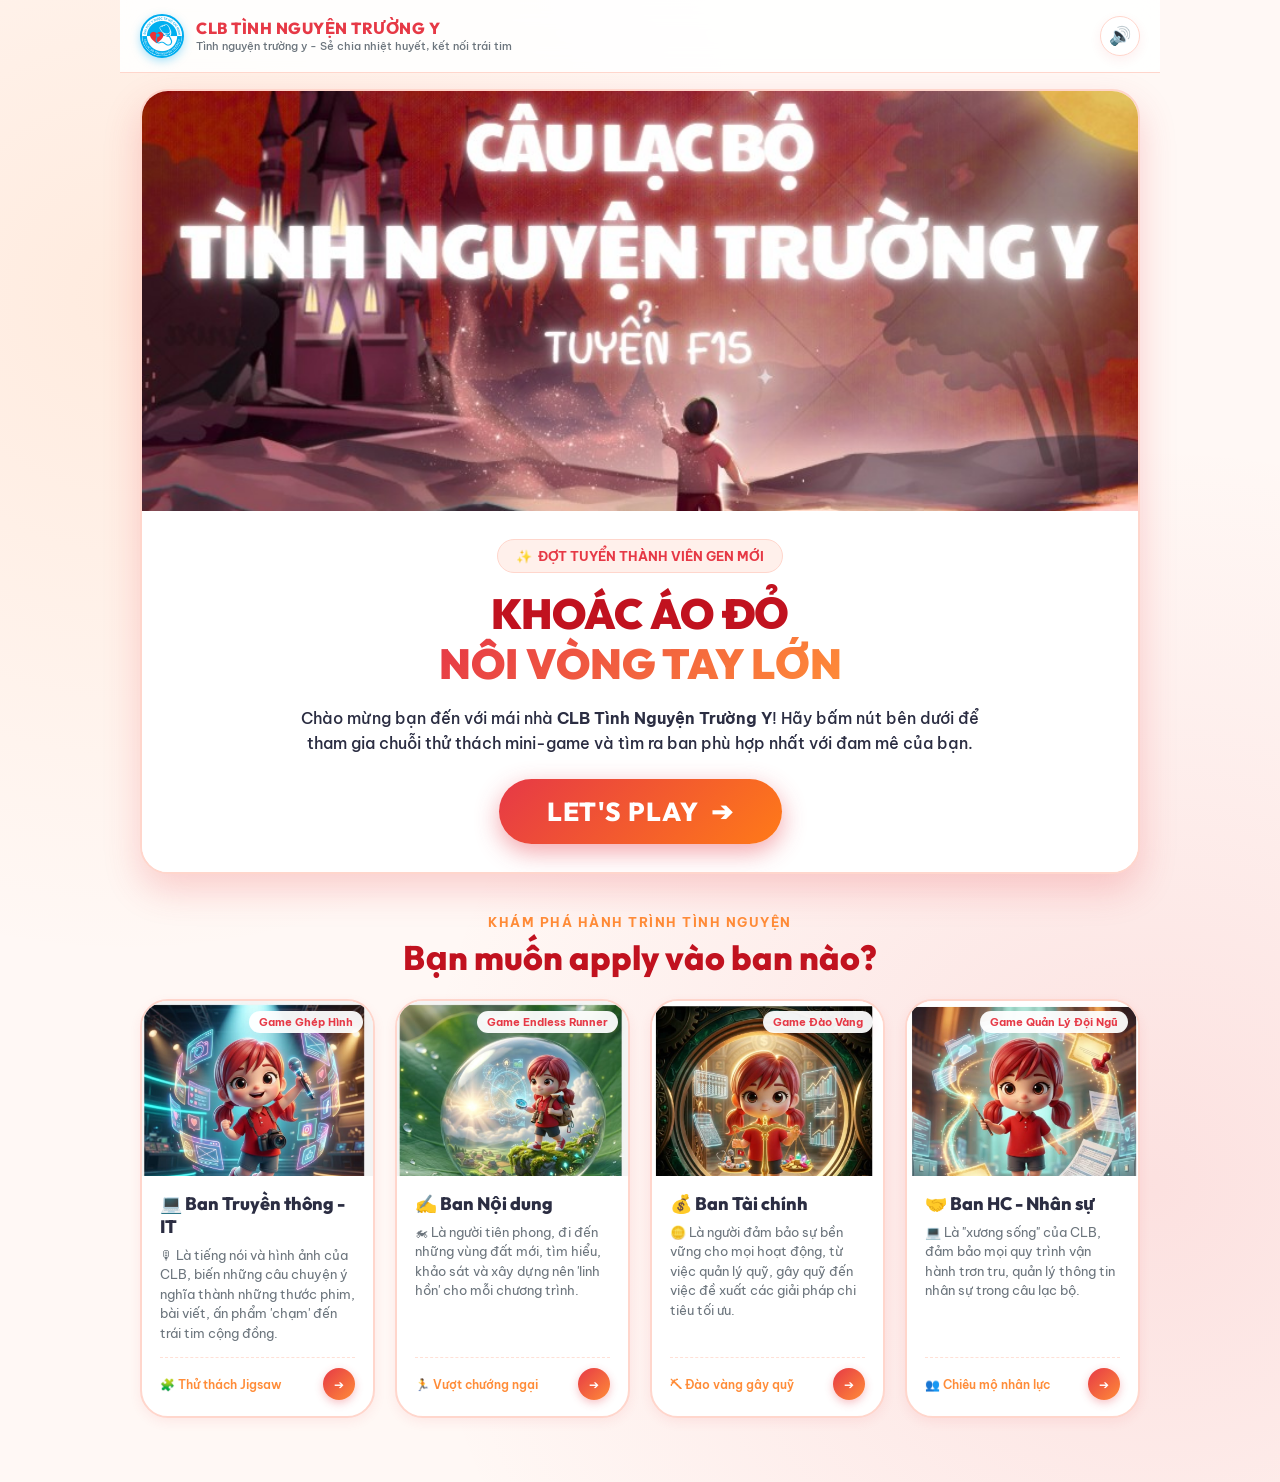
==== commit d1446997: "update: Thay doi slogan thanh 'Tinh nguyen truong y - Se chia nhiet huyet, ket noi trai tim'" ====
--- a/index.html
+++ b/index.html
@@ -314,7 +314,7 @@
         <div class="club-logo-badge"><img src="assets/club-logo.png" alt="Logo CLB Tình Nguyện Trường Y" /></div>
         <div class="club-title-wrap">
           <h1 id="brand-name">CLB TÌNH NGUYỆN TRƯỜNG Y</h1>
-          <p id="brand-slogan">Tuổi trẻ dấn thân • Sẻ chia yêu thương</p>
+          <p id="brand-slogan">Tình nguyện trường y - Sẻ chia nhiệt huyết, kết nối trái tim</p>
         </div>
       </a>
 
